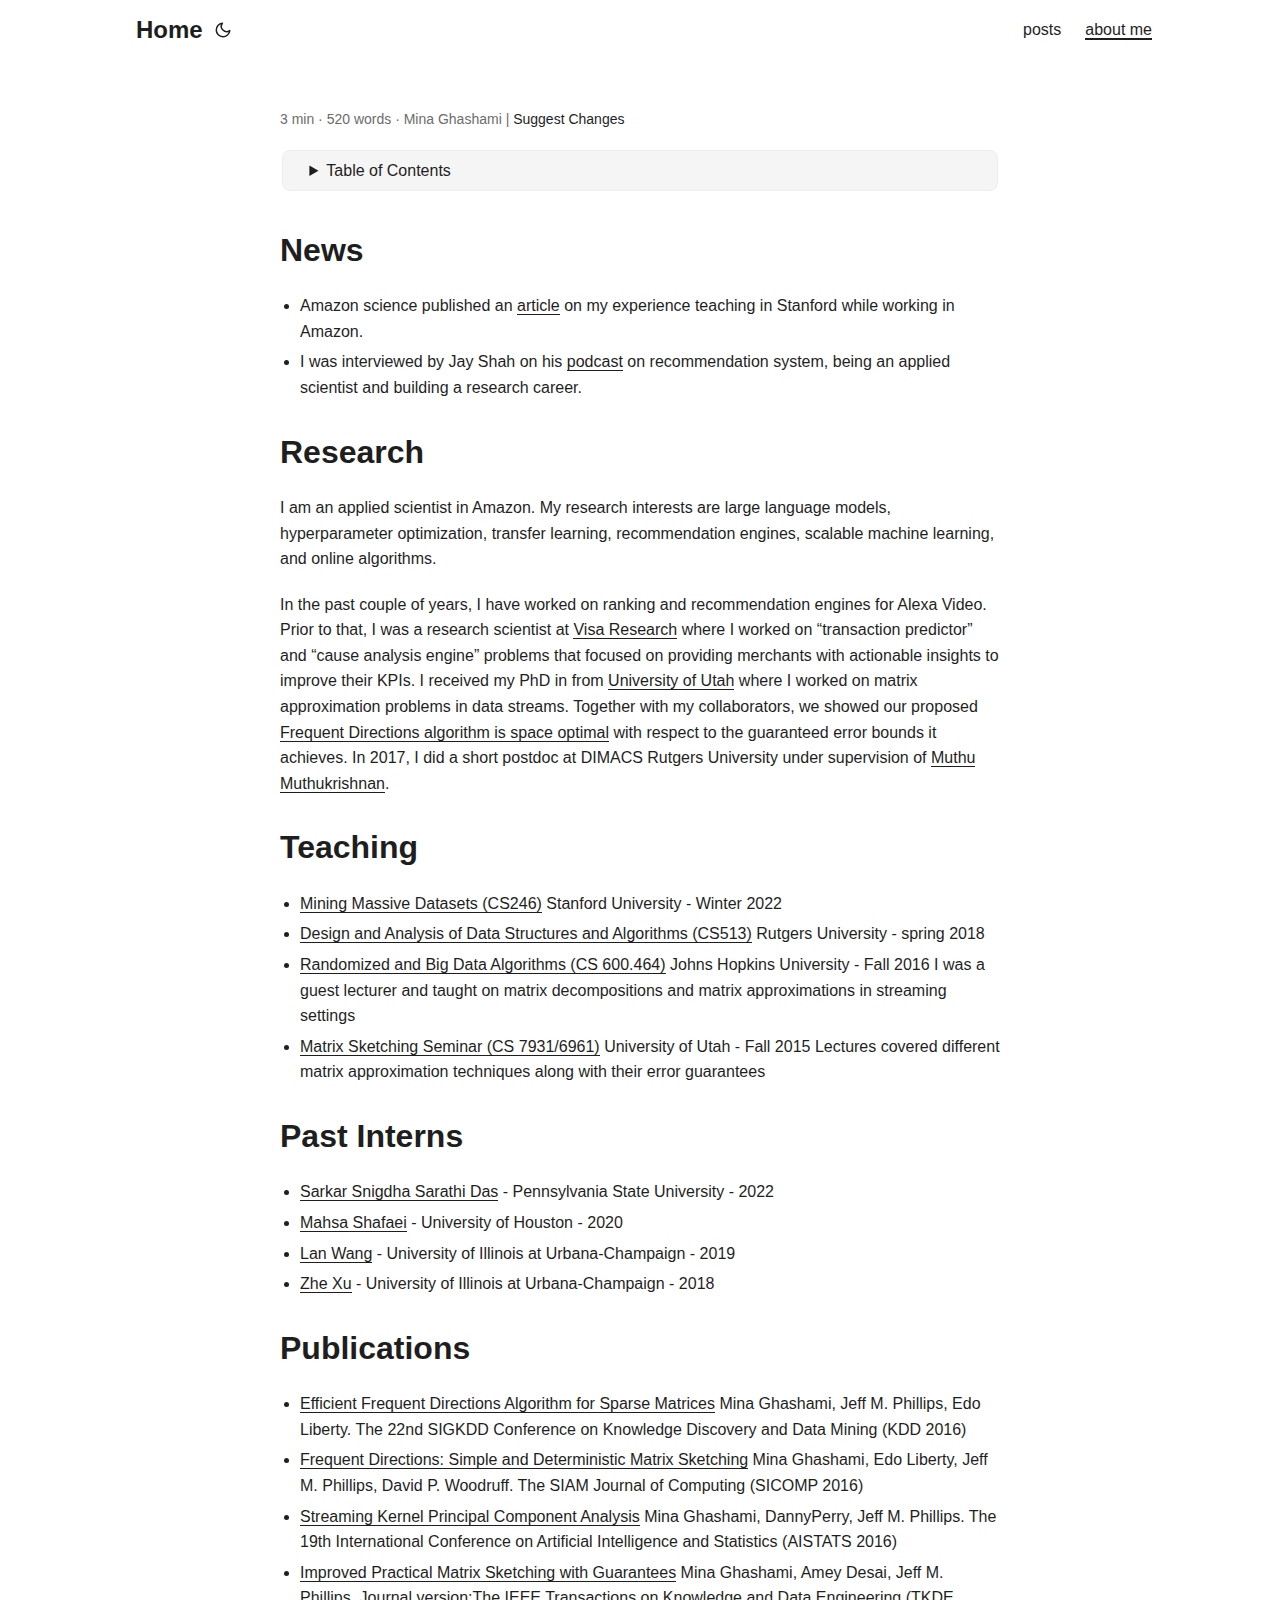
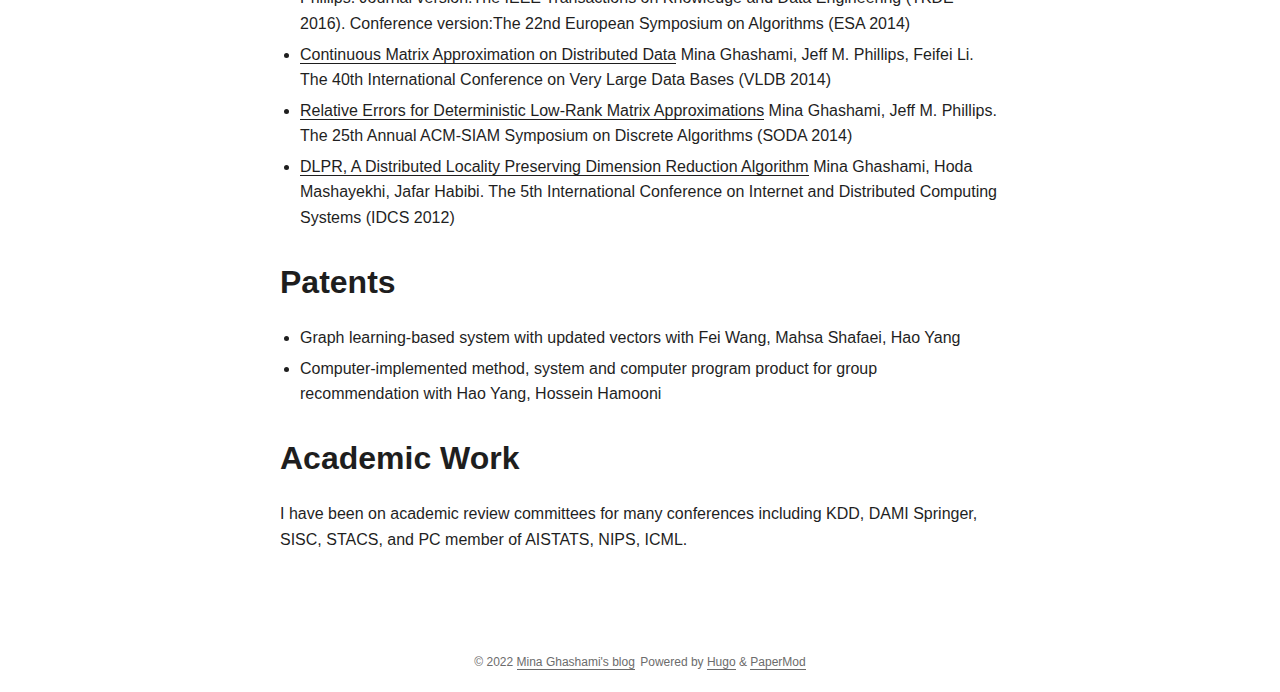
==== aboutme/index.html @ 3e258773 "init commit" ====
<!doctype html><html lang=en dir=auto><head><meta charset=utf-8><meta http-equiv=x-ua-compatible content="IE=edge"><meta name=viewport content="width=device-width,initial-scale=1,shrink-to-fit=no"><meta name=robots content="index, follow"><title>Mina Ghashami's blog</title><meta name=keywords content><meta name=description content="News Amazon science published an article on my experience teaching in Stanford while working in Amazon. I was interviewed by Jay Shah on his podcast on recommendation system, being an applied scientist and building a research career. Research I am an applied scientist in Amazon. My research interests are large language models, hyperparameter optimization, transfer learning, recommendation engines, scalable machine learning, and online algorithms.
In the past couple of years, I have worked on ranking and recommendation engines for Alexa Video."><meta name=author content="Mina Ghashami"><link rel=canonical href=https://mina-ghashami.github.io/aboutme/><meta name=google-site-verification content="XYZabc"><meta name=yandex-verification content="XYZabc"><meta name=msvalidate.01 content="XYZabc"><link crossorigin=anonymous href=/assets/css/stylesheet.74d6d4f35a66db3737233888dcc149bb2a72ab40c9ff8c16d6f12e3bafe9a871.css integrity="sha256-dNbU81pm2zc3IziI3MFJuypyq0DJ/4wW1vEuO6/pqHE=" rel="preload stylesheet" as=style><script defer crossorigin=anonymous src=/assets/js/highlight.f413e19d0714851f6474e7ee9632408e58ac146fbdbe62747134bea2fa3415e0.js integrity="sha256-9BPhnQcUhR9kdOfuljJAjlisFG+9vmJ0cTS+ovo0FeA=" onload=hljs.initHighlightingOnLoad()></script>
<link rel=icon href=https://mina-ghashami.github.io/%3Clink%20/%20abs%20url%3E><link rel=icon type=image/png sizes=16x16 href=https://mina-ghashami.github.io/%3Clink%20/%20abs%20url%3E><link rel=icon type=image/png sizes=32x32 href=https://mina-ghashami.github.io/%3Clink%20/%20abs%20url%3E><link rel=apple-touch-icon href=https://mina-ghashami.github.io/%3Clink%20/%20abs%20url%3E><link rel=mask-icon href=https://mina-ghashami.github.io/%3Clink%20/%20abs%20url%3E><meta name=theme-color content="#2e2e33"><meta name=msapplication-TileColor content="#2e2e33"><noscript><style>#theme-toggle,.top-link{display:none}</style><style>@media(prefers-color-scheme:dark){:root{--theme:rgb(29, 30, 32);--entry:rgb(46, 46, 51);--primary:rgb(218, 218, 219);--secondary:rgb(155, 156, 157);--tertiary:rgb(65, 66, 68);--content:rgb(196, 196, 197);--hljs-bg:rgb(46, 46, 51);--code-bg:rgb(55, 56, 62);--border:rgb(51, 51, 51)}.list{background:var(--theme)}.list:not(.dark)::-webkit-scrollbar-track{background:0 0}.list:not(.dark)::-webkit-scrollbar-thumb{border-color:var(--theme)}}</style></noscript><script type=text/x-mathjax-config>
  MathJax.Hub.Config({
    tex2jax: {
      inlineMath: [ ['$','$'], ["\\(","\\)"] ],
      processEscapes: true
    }
  });
</script><script type=text/javascript src="https://cdn.mathjax.org/mathjax/latest/MathJax.js?config=TeX-AMS-MML_HTMLorMML"></script><script type=application/javascript>var doNotTrack=!1;doNotTrack||(function(e,t,n,s,o,i,a){e.GoogleAnalyticsObject=o,e[o]=e[o]||function(){(e[o].q=e[o].q||[]).push(arguments)},e[o].l=1*new Date,i=t.createElement(n),a=t.getElementsByTagName(n)[0],i.async=1,i.src=s,a.parentNode.insertBefore(i,a)}(window,document,"script","https://www.google-analytics.com/analytics.js","ga"),ga("create","UA-123-45","auto"),ga("send","pageview"))</script><meta property="og:title" content><meta property="og:description" content="News Amazon science published an article on my experience teaching in Stanford while working in Amazon. I was interviewed by Jay Shah on his podcast on recommendation system, being an applied scientist and building a research career. Research I am an applied scientist in Amazon. My research interests are large language models, hyperparameter optimization, transfer learning, recommendation engines, scalable machine learning, and online algorithms.
In the past couple of years, I have worked on ranking and recommendation engines for Alexa Video."><meta property="og:type" content="article"><meta property="og:url" content="https://mina-ghashami.github.io/aboutme/"><meta property="og:image" content="https://mina-ghashami.github.io/%3Clink%20or%20path%20of%20image%20for%20opengraph,%20twitter-cards%3E"><meta property="article:section" content><meta property="og:site_name" content="Mina Ghashami's blog"><meta name=twitter:card content="summary_large_image"><meta name=twitter:image content="https://mina-ghashami.github.io/%3Clink%20or%20path%20of%20image%20for%20opengraph,%20twitter-cards%3E"><meta name=twitter:title content><meta name=twitter:description content="News Amazon science published an article on my experience teaching in Stanford while working in Amazon. I was interviewed by Jay Shah on his podcast on recommendation system, being an applied scientist and building a research career. Research I am an applied scientist in Amazon. My research interests are large language models, hyperparameter optimization, transfer learning, recommendation engines, scalable machine learning, and online algorithms.
In the past couple of years, I have worked on ranking and recommendation engines for Alexa Video."><script type=application/ld+json>{"@context":"https://schema.org","@type":"BreadcrumbList","itemListElement":[{"@type":"ListItem","position":1,"name":"","item":"https://mina-ghashami.github.io/aboutme/"}]}</script><script type=application/ld+json>{"@context":"https://schema.org","@type":"BlogPosting","headline":"","name":"","description":"News Amazon science published an article on my experience teaching in Stanford while working in Amazon. I was interviewed by Jay Shah on his podcast on recommendation system, being an applied scientist and building a research career. Research I am an applied scientist in Amazon. My research interests are large language models, hyperparameter optimization, transfer learning, recommendation engines, scalable machine learning, and online algorithms.\nIn the past couple of years, I have worked on ranking and recommendation engines for Alexa Video.","keywords":[],"articleBody":"News Amazon science published an article on my experience teaching in Stanford while working in Amazon. I was interviewed by Jay Shah on his podcast on recommendation system, being an applied scientist and building a research career. Research I am an applied scientist in Amazon. My research interests are large language models, hyperparameter optimization, transfer learning, recommendation engines, scalable machine learning, and online algorithms.\nIn the past couple of years, I have worked on ranking and recommendation engines for Alexa Video. Prior to that, I was a research scientist at Visa Research where I worked on “transaction predictor” and “cause analysis engine” problems that focused on providing merchants with actionable insights to improve their KPIs. I received my PhD in from University of Utah where I worked on matrix approximation problems in data streams. Together with my collaborators, we showed our proposed Frequent Directions algorithm is space optimal with respect to the guaranteed error bounds it achieves. In 2017, I did a short postdoc at DIMACS Rutgers University under supervision of Muthu Muthukrishnan.\nTeaching Mining Massive Datasets (CS246) Stanford University - Winter 2022\nDesign and Analysis of Data Structures and Algorithms (CS513) Rutgers University - spring 2018\nRandomized and Big Data Algorithms (CS 600.464) Johns Hopkins University - Fall 2016 I was a guest lecturer and taught on matrix decompositions and matrix approximations in streaming settings\nMatrix Sketching Seminar (CS 7931/6961) University of Utah - Fall 2015 Lectures covered different matrix approximation techniques along with their error guarantees\nPast Interns Sarkar Snigdha Sarathi Das - Pennsylvania State University - 2022 Mahsa Shafaei - University of Houston - 2020 Lan Wang - University of Illinois at Urbana-Champaign - 2019 Zhe Xu - University of Illinois at Urbana-Champaign - 2018 Publications Efficient Frequent Directions Algorithm for Sparse Matrices Mina Ghashami, Jeff M. Phillips, Edo Liberty. The 22nd SIGKDD Conference on Knowledge Discovery and Data Mining (KDD 2016)\nFrequent Directions: Simple and Deterministic Matrix Sketching Mina Ghashami, Edo Liberty, Jeff M. Phillips, David P. Woodruff. The SIAM Journal of Computing (SICOMP 2016)\nStreaming Kernel Principal Component Analysis Mina Ghashami, DannyPerry, Jeff M. Phillips. The 19th International Conference on Artificial Intelligence and Statistics (AISTATS 2016)\nImproved Practical Matrix Sketching with Guarantees Mina Ghashami, Amey Desai, Jeff M. Phillips. Journal version:The IEEE Transactions on Knowledge and Data Engineering (TKDE 2016). Conference version:The 22nd European Symposium on Algorithms (ESA 2014)\nContinuous Matrix Approximation on Distributed Data Mina Ghashami, Jeff M. Phillips, Feifei Li. The 40th International Conference on Very Large Data Bases (VLDB 2014)\nRelative Errors for Deterministic Low-Rank Matrix Approximations Mina Ghashami, Jeff M. Phillips. The 25th Annual ACM-SIAM Symposium on Discrete Algorithms (SODA 2014)\nDLPR, A Distributed Locality Preserving Dimension Reduction Algorithm Mina Ghashami, Hoda Mashayekhi, Jafar Habibi. The 5th International Conference on Internet and Distributed Computing Systems (IDCS 2012)\nPatents Graph learning-based system with updated vectors with Fei Wang, Mahsa Shafaei, Hao Yang\nComputer-implemented method, system and computer program product for group recommendation with Hao Yang, Hossein Hamooni\nAcademic Work I have been on academic review committees for many conferences including KDD, DAMI Springer, SISC, STACS, and PC member of AISTATS, NIPS, ICML.\n","wordCount":"520","inLanguage":"en","datePublished":"0001-01-01T00:00:00Z","dateModified":"0001-01-01T00:00:00Z","author":{"@type":"Person","name":"Mina Ghashami"},"mainEntityOfPage":{"@type":"WebPage","@id":"https://mina-ghashami.github.io/aboutme/"},"publisher":{"@type":"Organization","name":"Mina Ghashami's blog","logo":{"@type":"ImageObject","url":"https://mina-ghashami.github.io/%3Clink%20/%20abs%20url%3E"}}}</script></head><body id=top><script>localStorage.getItem("pref-theme")==="dark"?document.body.classList.add("dark"):localStorage.getItem("pref-theme")==="light"?document.body.classList.remove("dark"):window.matchMedia("(prefers-color-scheme: dark)").matches&&document.body.classList.add("dark")</script><header class=header><nav class=nav><div class=logo><a href=https://mina-ghashami.github.io/ accesskey=h title="Home (Alt + H)"><img src=https://mina-ghashami.github.io/apple-touch-icon.png alt aria-label=logo height=35>Home</a><div class=logo-switches><button id=theme-toggle accesskey=t title="(Alt + T)"><svg id="moon" xmlns="http://www.w3.org/2000/svg" width="24" height="18" viewBox="0 0 24 24" fill="none" stroke="currentcolor" stroke-width="2" stroke-linecap="round" stroke-linejoin="round"><path d="M21 12.79A9 9 0 1111.21 3 7 7 0 0021 12.79z"/></svg><svg id="sun" xmlns="http://www.w3.org/2000/svg" width="24" height="18" viewBox="0 0 24 24" fill="none" stroke="currentcolor" stroke-width="2" stroke-linecap="round" stroke-linejoin="round"><circle cx="12" cy="12" r="5"/><line x1="12" y1="1" x2="12" y2="3"/><line x1="12" y1="21" x2="12" y2="23"/><line x1="4.22" y1="4.22" x2="5.64" y2="5.64"/><line x1="18.36" y1="18.36" x2="19.78" y2="19.78"/><line x1="1" y1="12" x2="3" y2="12"/><line x1="21" y1="12" x2="23" y2="12"/><line x1="4.22" y1="19.78" x2="5.64" y2="18.36"/><line x1="18.36" y1="5.64" x2="19.78" y2="4.22"/></svg></button></div></div><ul id=menu><li><a href=https://mina-ghashami.github.io/posts/ title=posts><span>posts</span></a></li><li><a href=https://mina-ghashami.github.io/aboutme/ title="about me"><span class=active>about me</span></a></li></ul></nav></header><main class=main><article class=post-single><header class=post-header><h1 class=post-title></h1><div class=post-meta>3 min&nbsp;·&nbsp;520 words&nbsp;·&nbsp;Mina Ghashami&nbsp;|&nbsp;<a href=https://github.com/%3cpath_to_repo%3e/content/aboutme.md rel="noopener noreferrer" target=_blank>Suggest Changes</a></div></header><div class=toc><details><summary accesskey=c title="(Alt + C)"><span class=details>Table of Contents</span></summary><div class=inner><nav id=TableOfContents><ul><li><a href=#news>News</a></li><li><a href=#research>Research</a></li><li><a href=#teaching>Teaching</a></li><li><a href=#past-interns>Past Interns</a></li><li><a href=#publications>Publications</a></li><li><a href=#patents>Patents</a></li><li><a href=#academic-work>Academic Work</a></li></ul></nav></div></details></div><div class=post-content><h2 id=news>News<a hidden class=anchor aria-hidden=true href=#news>#</a></h2><ul><li>Amazon science published an <a href=https://www.amazon.science/working-at-amazon/my-experience-at-amazon-while-teaching-at-stanford>article</a> on my experience teaching in Stanford while working in Amazon.</li><li>I was interviewed by Jay Shah on his <a href=https://youtu.be/N5fPJAAqkCQ>podcast</a> on recommendation system, being an applied scientist and building a research career.</li></ul><h2 id=research>Research<a hidden class=anchor aria-hidden=true href=#research>#</a></h2><p>I am an applied scientist in Amazon. My research interests are large language models, hyperparameter optimization, transfer learning, recommendation engines,
scalable machine learning, and online algorithms.</p><p>In the past couple of years, I have worked on ranking and recommendation engines for Alexa Video.
Prior to that, I was a research scientist at <a href=https://usa.visa.com/about-visa/visa-research.html>Visa Research</a>
where I worked on &ldquo;transaction predictor&rdquo; and &ldquo;cause analysis engine&rdquo; problems that focused on providing merchants with actionable insights to improve their KPIs.
I received my PhD in from <a href=https://www.cs.utah.edu/>University of Utah</a> where I worked on matrix approximation problems in data streams.
Together with my collaborators, we showed our proposed <a href=https://arxiv.org/pdf/1501.01711.pdf>Frequent Directions algorithm is space optimal</a> with respect to the guaranteed error bounds it achieves.
In 2017, I did a short postdoc at DIMACS Rutgers University under supervision of <a href=https://www.linkedin.com/in/muthu-muthukrishnan-4344819/>Muthu Muthukrishnan</a>.</p><h2 id=teaching>Teaching<a hidden class=anchor aria-hidden=true href=#teaching>#</a></h2><ul><li><p><a href=http://web.stanford.edu/class/cs246/>Mining Massive Datasets (CS246)</a> Stanford University - Winter 2022</p></li><li><p><a href=http://matthaeus-kleindessner.at/cs513.html>Design and Analysis of Data Structures and Algorithms (CS513)</a> Rutgers University - spring 2018</p></li><li><p><a href=https://www.cs.jhu.edu/~cs464/>Randomized and Big Data Algorithms (CS 600.464)</a> Johns Hopkins University - Fall 2016
I was a guest lecturer and taught on matrix decompositions and matrix approximations in streaming settings</p></li><li><p><a href=https://www.cs.utah.edu/~jeffp/teaching/cs7931-S15/cs7931.html>Matrix Sketching Seminar (CS 7931/6961)</a> University of Utah - Fall 2015
Lectures covered different matrix approximation techniques along with their error guarantees</p></li></ul><h2 id=past-interns>Past Interns<a hidden class=anchor aria-hidden=true href=#past-interns>#</a></h2><ul><li><a href=https://sarathismg.github.io/>Sarkar Snigdha Sarathi Das</a> - Pennsylvania State University - 2022</li><li><a href=https://www.linkedin.com/in/mahsa-shafaei-b71524a8/>Mahsa Shafaei</a> - University of Houston - 2020</li><li><a href=https://www.linkedin.com/in/lan-wang-57a550b1/>Lan Wang</a> - University of Illinois at Urbana-Champaign - 2019</li><li><a href=https://www.linkedin.com/in/zhe-x-b87274124/>Zhe Xu</a> - University of Illinois at Urbana-Champaign - 2018</li></ul><h2 id=publications>Publications<a hidden class=anchor aria-hidden=true href=#publications>#</a></h2><ul><li><p><a href=https://dl.acm.org/doi/pdf/10.1145/2939672.2939800>Efficient Frequent Directions Algorithm for Sparse Matrices</a>
Mina Ghashami, Jeff M. Phillips, Edo Liberty. The 22nd SIGKDD Conference on Knowledge Discovery and Data Mining (KDD 2016)</p></li><li><p><a href=https://arxiv.org/pdf/1501.01711.pdf>Frequent Directions: Simple and Deterministic Matrix Sketching</a>
Mina Ghashami, Edo Liberty, Jeff M. Phillips, David P. Woodruff. The SIAM Journal of Computing (SICOMP 2016)</p></li><li><p><a href=http://proceedings.mlr.press/v51/ghashami16.pdf>Streaming Kernel Principal Component Analysis</a>
Mina Ghashami, DannyPerry, Jeff M. Phillips. The 19th International Conference on Artificial Intelligence and Statistics (AISTATS 2016)</p></li><li><p><a href=https://arxiv.org/pdf/1501.06561.pdf>Improved Practical Matrix Sketching with Guarantees</a>
Mina Ghashami, Amey Desai, Jeff M. Phillips. Journal version:The IEEE Transactions on Knowledge and Data Engineering (TKDE 2016). Conference version:The 22nd European Symposium on Algorithms (ESA 2014)</p></li><li><p><a href=https://arxiv.org/pdf/1404.7571.pdf>Continuous Matrix Approximation on Distributed Data</a>
Mina Ghashami, Jeff M. Phillips, Feifei Li. The 40th International Conference on Very Large Data Bases (VLDB 2014)</p></li><li><p><a href=https://epubs.siam.org/doi/pdf/10.1137/1.9781611973402.53>Relative Errors for Deterministic Low-Rank Matrix Approximations</a>
Mina Ghashami, Jeff M. Phillips. The 25th Annual ACM-SIAM Symposium on Discrete Algorithms (SODA 2014)</p></li><li><p><a href=https://www.researchgate.net/profile/Hoda-Mashayekhi/publication/262162409_DLPR_A_Distributed_Locality_Preserving_Dimension_Reduction_Algorithm/links/545bc5630cf249070a7a7e53/DLPR-A-Distributed-Locality-Preserving-Dimension-Reduction-Algorithm.pdf>DLPR, A Distributed Locality Preserving Dimension Reduction Algorithm</a>
Mina Ghashami, Hoda Mashayekhi, Jafar Habibi. The 5th International Conference on Internet and Distributed Computing Systems (IDCS 2012)</p></li></ul><h2 id=patents>Patents<a hidden class=anchor aria-hidden=true href=#patents>#</a></h2><ul><li><p>Graph learning-based system with updated vectors
with Fei Wang, Mahsa Shafaei, Hao Yang</p></li><li><p>Computer-implemented method, system and computer program product for group recommendation
with Hao Yang, Hossein Hamooni</p></li></ul><h2 id=academic-work>Academic Work<a hidden class=anchor aria-hidden=true href=#academic-work>#</a></h2><p>I have been on academic review committees for many conferences including KDD, DAMI Springer, SISC, STACS, and PC member of AISTATS, NIPS, ICML.</p></div><footer class=post-footer><ul class=post-tags></ul></footer></article></main><footer class=footer><span>&copy; 2022 <a href=https://mina-ghashami.github.io/>Mina Ghashami's blog</a></span>
<span>Powered by
<a href=https://gohugo.io/ rel="noopener noreferrer" target=_blank>Hugo</a> &
        <a href=https://github.com/adityatelange/hugo-PaperMod/ rel=noopener target=_blank>PaperMod</a></span></footer><a href=#top aria-label="go to top" title="Go to Top (Alt + G)" class=top-link id=top-link accesskey=g><svg xmlns="http://www.w3.org/2000/svg" viewBox="0 0 12 6" fill="currentcolor"><path d="M12 6H0l6-6z"/></svg></a><script>let menu=document.getElementById("menu");menu&&(menu.scrollLeft=localStorage.getItem("menu-scroll-position"),menu.onscroll=function(){localStorage.setItem("menu-scroll-position",menu.scrollLeft)}),document.querySelectorAll('a[href^="#"]').forEach(e=>{e.addEventListener("click",function(e){e.preventDefault();var t=this.getAttribute("href").substr(1);window.matchMedia("(prefers-reduced-motion: reduce)").matches?document.querySelector(`[id='${decodeURIComponent(t)}']`).scrollIntoView():document.querySelector(`[id='${decodeURIComponent(t)}']`).scrollIntoView({behavior:"smooth"}),t==="top"?history.replaceState(null,null," "):history.pushState(null,null,`#${t}`)})})</script><script>var mybutton=document.getElementById("top-link");window.onscroll=function(){document.body.scrollTop>800||document.documentElement.scrollTop>800?(mybutton.style.visibility="visible",mybutton.style.opacity="1"):(mybutton.style.visibility="hidden",mybutton.style.opacity="0")}</script><script>document.getElementById("theme-toggle").addEventListener("click",()=>{document.body.className.includes("dark")?(document.body.classList.remove("dark"),localStorage.setItem("pref-theme","light")):(document.body.classList.add("dark"),localStorage.setItem("pref-theme","dark"))})</script></body></html>
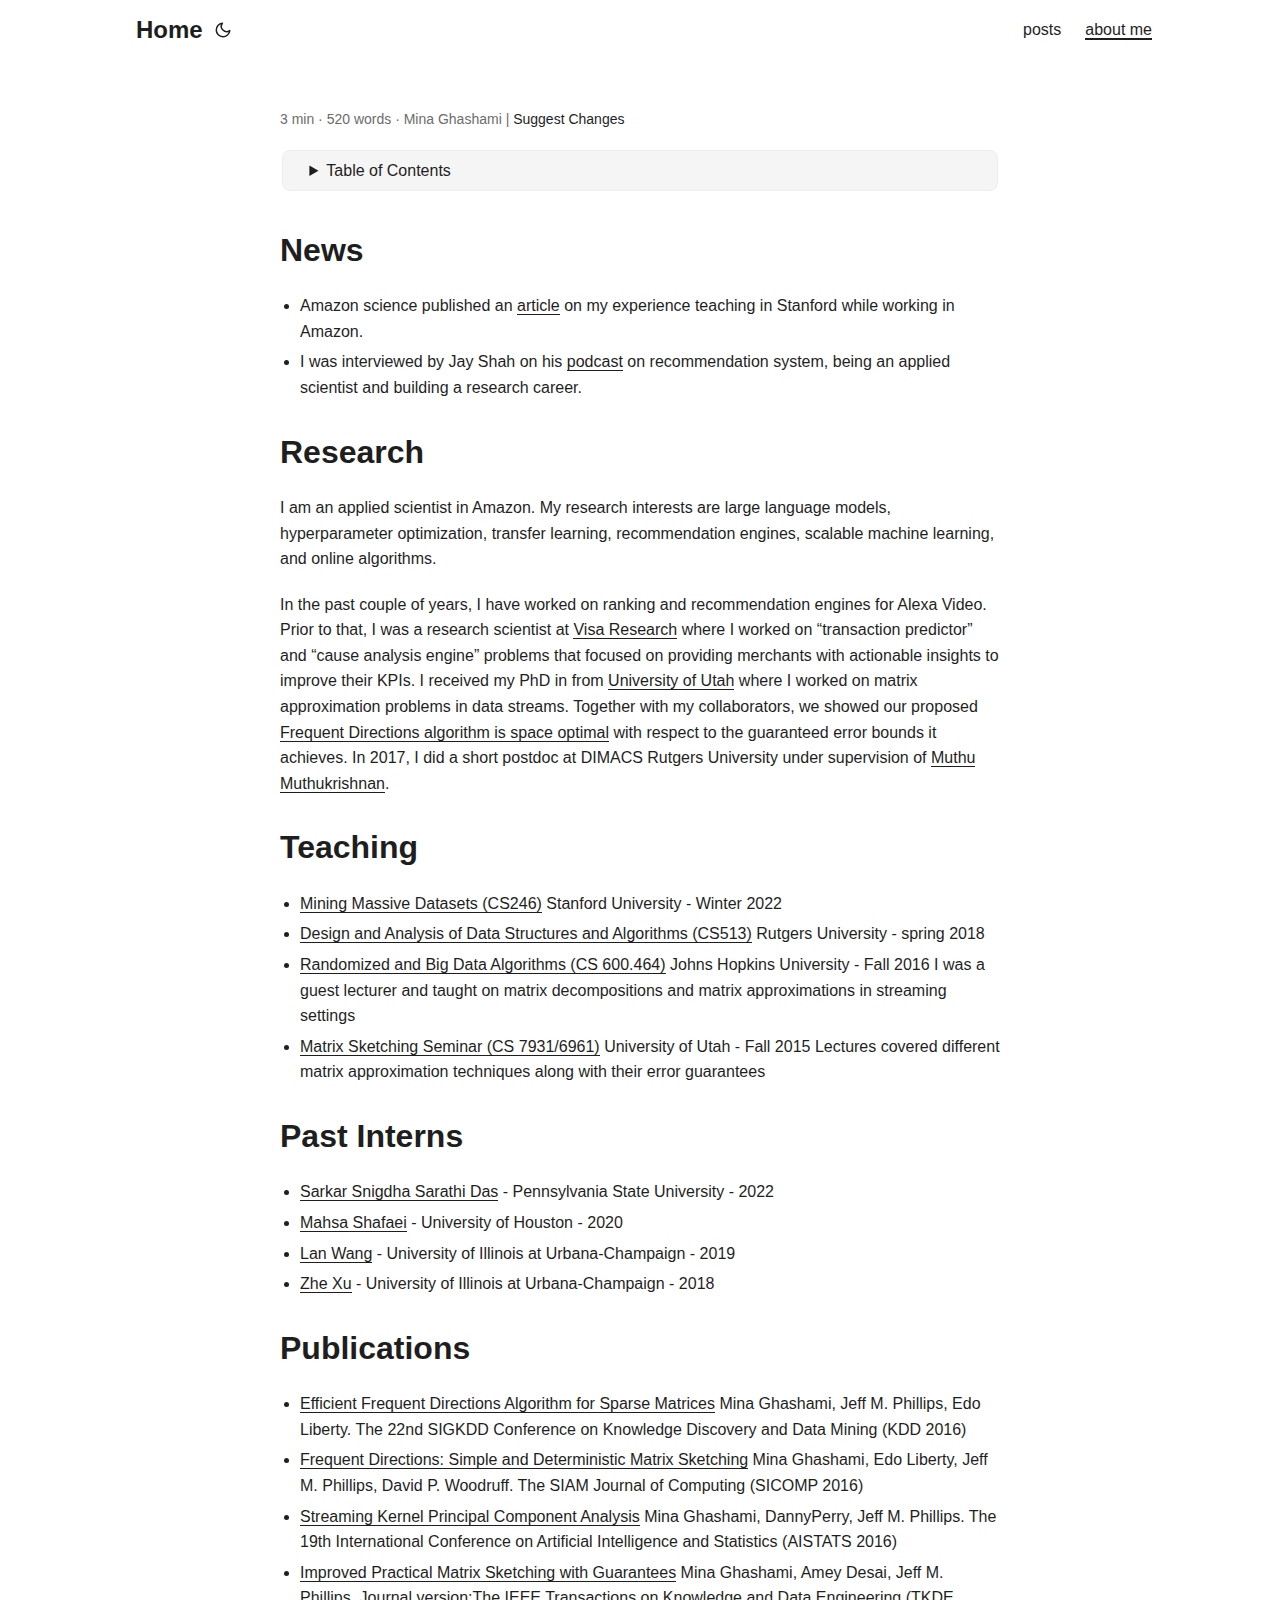
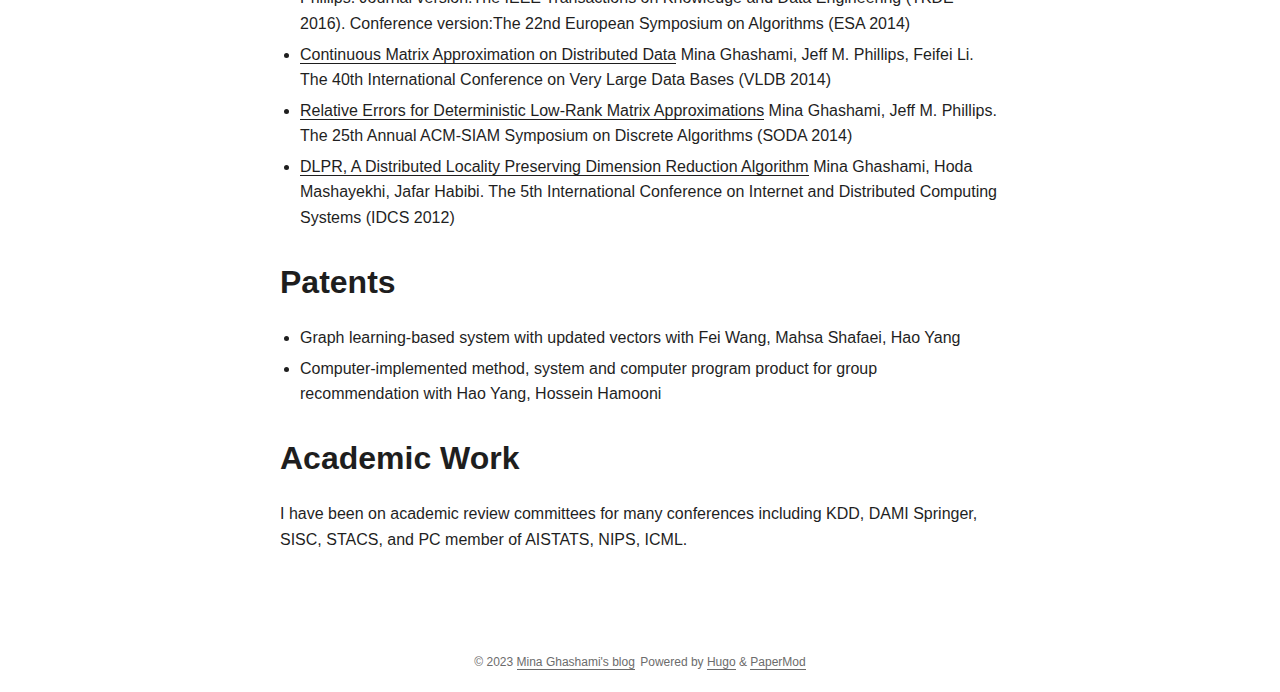
==== commit 25b51c45: "restructuring website" ====
--- a/aboutme/index.html
+++ b/aboutme/index.html
@@ -26,7 +26,7 @@
 Mina Ghashami, Jeff M. Phillips. The 25th Annual ACM-SIAM Symposium on Discrete Algorithms (SODA 2014)</p></li><li><p><a href=https://www.researchgate.net/profile/Hoda-Mashayekhi/publication/262162409_DLPR_A_Distributed_Locality_Preserving_Dimension_Reduction_Algorithm/links/545bc5630cf249070a7a7e53/DLPR-A-Distributed-Locality-Preserving-Dimension-Reduction-Algorithm.pdf>DLPR, A Distributed Locality Preserving Dimension Reduction Algorithm</a>
 Mina Ghashami, Hoda Mashayekhi, Jafar Habibi. The 5th International Conference on Internet and Distributed Computing Systems (IDCS 2012)</p></li></ul><h2 id=patents>Patents<a hidden class=anchor aria-hidden=true href=#patents>#</a></h2><ul><li><p>Graph learning-based system with updated vectors
 with Fei Wang, Mahsa Shafaei, Hao Yang</p></li><li><p>Computer-implemented method, system and computer program product for group recommendation
-with Hao Yang, Hossein Hamooni</p></li></ul><h2 id=academic-work>Academic Work<a hidden class=anchor aria-hidden=true href=#academic-work>#</a></h2><p>I have been on academic review committees for many conferences including KDD, DAMI Springer, SISC, STACS, and PC member of AISTATS, NIPS, ICML.</p></div><footer class=post-footer><ul class=post-tags></ul></footer></article></main><footer class=footer><span>&copy; 2022 <a href=https://mina-ghashami.github.io/>Mina Ghashami's blog</a></span>
+with Hao Yang, Hossein Hamooni</p></li></ul><h2 id=academic-work>Academic Work<a hidden class=anchor aria-hidden=true href=#academic-work>#</a></h2><p>I have been on academic review committees for many conferences including KDD, DAMI Springer, SISC, STACS, and PC member of AISTATS, NIPS, ICML.</p></div><footer class=post-footer><ul class=post-tags></ul></footer></article></main><footer class=footer><span>&copy; 2023 <a href=https://mina-ghashami.github.io/>Mina Ghashami's blog</a></span>
 <span>Powered by
 <a href=https://gohugo.io/ rel="noopener noreferrer" target=_blank>Hugo</a> &
         <a href=https://github.com/adityatelange/hugo-PaperMod/ rel=noopener target=_blank>PaperMod</a></span></footer><a href=#top aria-label="go to top" title="Go to Top (Alt + G)" class=top-link id=top-link accesskey=g><svg xmlns="http://www.w3.org/2000/svg" viewBox="0 0 12 6" fill="currentcolor"><path d="M12 6H0l6-6z"/></svg></a><script>let menu=document.getElementById("menu");menu&&(menu.scrollLeft=localStorage.getItem("menu-scroll-position"),menu.onscroll=function(){localStorage.setItem("menu-scroll-position",menu.scrollLeft)}),document.querySelectorAll('a[href^="#"]').forEach(e=>{e.addEventListener("click",function(e){e.preventDefault();var t=this.getAttribute("href").substr(1);window.matchMedia("(prefers-reduced-motion: reduce)").matches?document.querySelector(`[id='${decodeURIComponent(t)}']`).scrollIntoView():document.querySelector(`[id='${decodeURIComponent(t)}']`).scrollIntoView({behavior:"smooth"}),t==="top"?history.replaceState(null,null," "):history.pushState(null,null,`#${t}`)})})</script><script>var mybutton=document.getElementById("top-link");window.onscroll=function(){document.body.scrollTop>800||document.documentElement.scrollTop>800?(mybutton.style.visibility="visible",mybutton.style.opacity="1"):(mybutton.style.visibility="hidden",mybutton.style.opacity="0")}</script><script>document.getElementById("theme-toggle").addEventListener("click",()=>{document.body.className.includes("dark")?(document.body.classList.remove("dark"),localStorage.setItem("pref-theme","light")):(document.body.classList.add("dark"),localStorage.setItem("pref-theme","dark"))})</script></body></html>